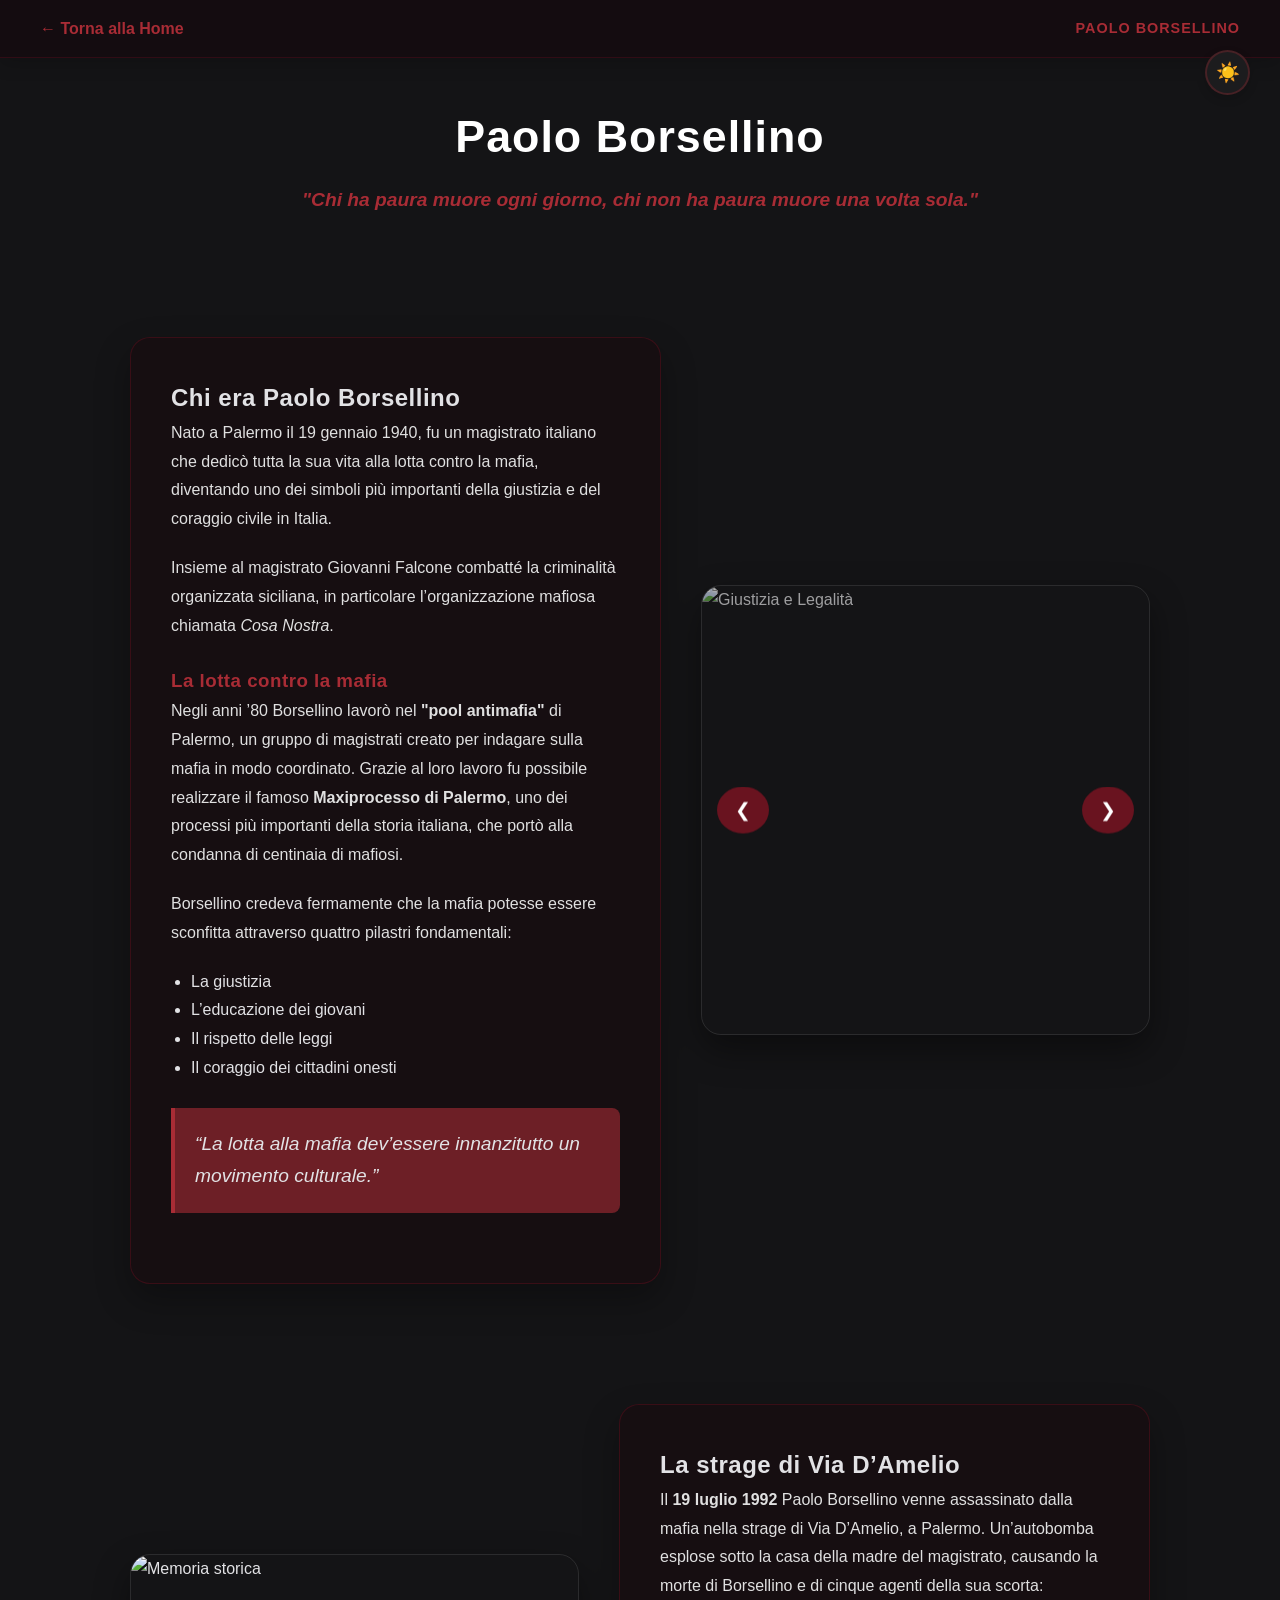
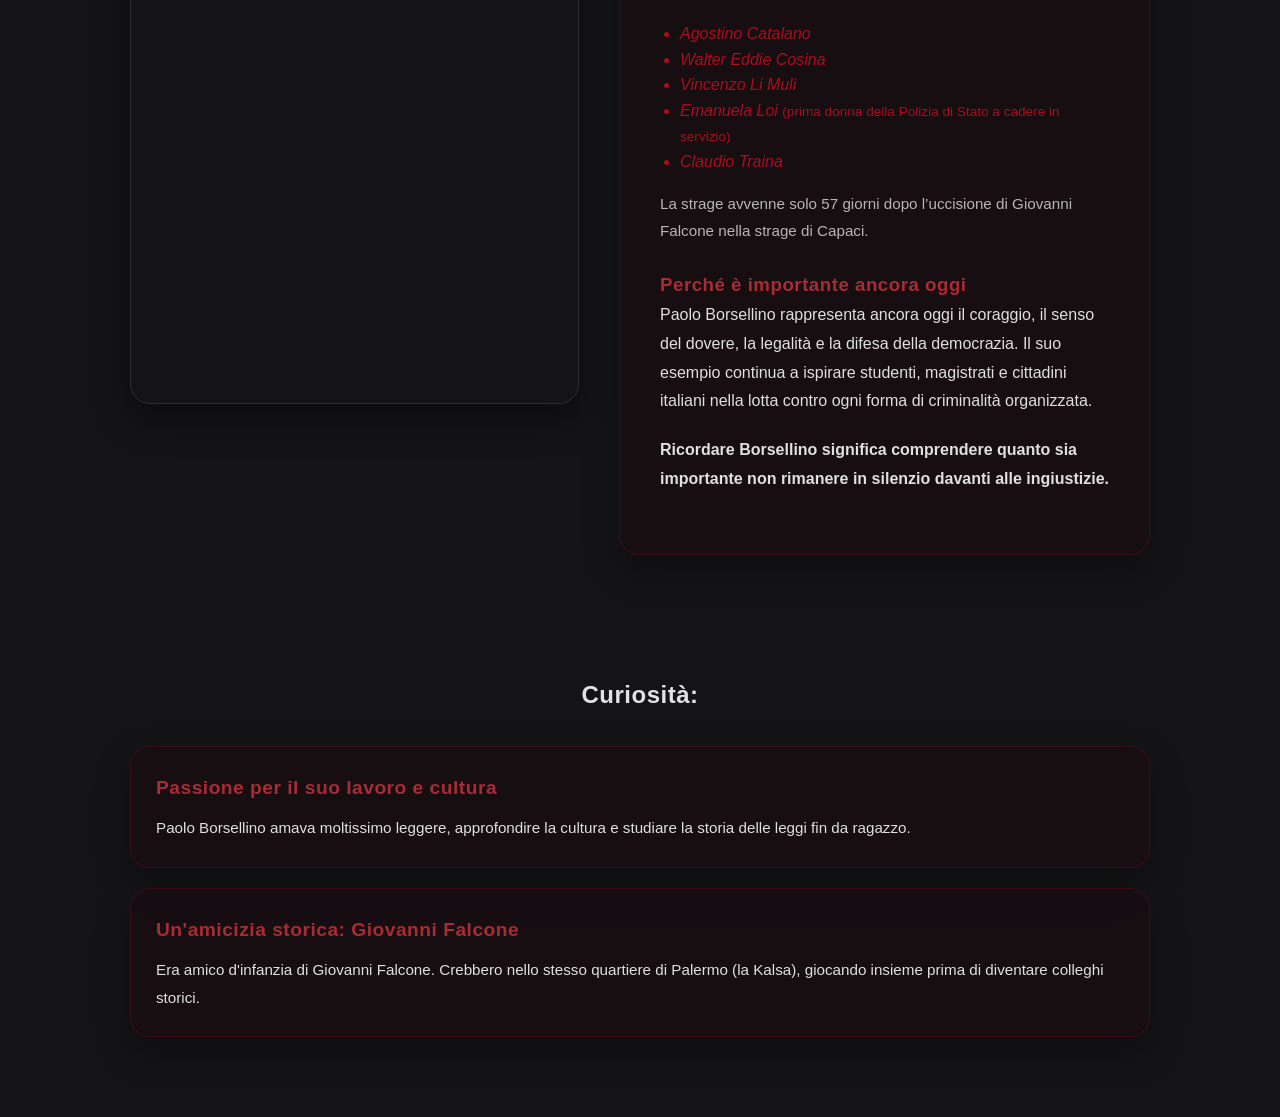
==== borsellino.html @ 02988fff "Add files via upload" ====
<!DOCTYPE html>
<html lang="it">
<head>
    <meta charset="UTF-8">
    <meta name="viewport" content="width=device-width, initial-scale=1.0">
    <title>Paolo Borsellino - Le Radici della Legalità</title>
    <link rel="stylesheet" href="style.css">
</head>
<body>
    <div class="page-transition-overlay"></div>
    
    <button id="theme-toggle" class="theme-toggle-btn">
        <span class="icon-sun">☀️</span>
        <span class="icon-moon">🌙</span>
    </button>
    
    <nav class="subpage-nav">
        <a href="index.html" class="back-btn">&larr; Torna alla Home</a>
        <span class="nav-page-title">Paolo Borsellino</span>
    </nav>

    <main class="container subpage-content">
        
        <header class="animate-on-scroll" style="margin-bottom: 60px; text-align: center;">
            <h1 style="font-size: 2.8rem; letter-spacing: 1px;">Paolo Borsellino</h1>
            <p class="subtitle" style="color: var(--accent-color); font-weight: bold; font-size: 1.2rem; margin-top: 10px;">
                "Chi ha paura muore ogni giorno, chi non ha paura muore una volta sola."
            </p>
        </header>

        <div class="split-container animate-on-scroll">
            <section class="text-column-glass">
                <h2>Chi era Paolo Borsellino</h2>
                <p>Nato a Palermo il 19 gennaio 1940, fu un magistrato italiano che dedicò tutta la sua vita alla lotta contro la mafia, diventando uno dei simboli più importanti della giustizia e del coraggio civile in Italia.</p>
                <p>Insieme al magistrato Giovanni Falcone combatté la criminalità organizzata siciliana, in particolare l’organizzazione mafiosa chiamata <em>Cosa Nostra</em>.</p>
                
                <h3 style="margin-top: 25px; color: var(--accent-color);">La lotta contro la mafia</h3>
                <p>Negli anni ’80 Borsellino lavorò nel <strong>"pool antimafia"</strong> di Palermo, un gruppo di magistrati creato per indagare sulla mafia in modo coordinato. Grazie al loro lavoro fu possibile realizzare il famoso <strong>Maxiprocesso di Palermo</strong>, uno dei processi più importanti della storia italiana, che portò alla condanna di centinaia di mafiosi.</p>
                
                <p>Borsellino credeva fermamente che la mafia potesse essere sconfitta attraverso quattro pilastri fondamentali:</p>
                <ul style="margin: 15px 0; padding-left: 20px; line-height: 1.8;">
                    <li>La giustizia</li>
                    <li>L’educazione dei giovani</li>
                    <li>Il rispetto delle leggi</li>
                    <li>Il coraggio dei cittadini onesti</li>
                </ul>

                <blockquote style="margin-top: 25px;">
                    “La lotta alla mafia dev’essere innanzitutto un movimento culturale.”
                </blockquote>
            </section>

            <section class="slider-column">
                <div class="image-slider">
                    <div class="slider-track">
                        <div class="slide"><img src="https://creasud.it/wp-content/uploads/2020/07/Paolo-Borsellino-6-1140x641.jpg" alt="Giustizia e Legalità"></div>
                        <div class="slide"><img src="https://www.raicultura.it/dl/img/2019/02/14/1550147961050_154652584148741421_buona.jpg" alt="Scrittura e Memoria"></div>
                        <div class="slide"><img src="https://media-assets.wired.it/photos/615f25b9aaa1359d3520f8b0/1:1/w_590,h_590,c_limit/1500463510_borsellino.jpg" alt="Aula di Tribunale"></div>
                    </div>
                    <button class="slider-btn prev-btn">&#10094;</button>
                    <button class="slider-btn next-btn">&#10095;</button>
                </div>
            </section>
        </div>

        <div class="split-container animate-on-scroll" style="margin-top: 80px;">
            <section class="slider-column">
                <div class="image-slider">
                    <img src="https://upload.wikimedia.org/wikipedia/it/c/cd/ViaD%27Amelio_strage.jpg" alt="Memoria storica" style="width:100%; height:100%; object-fit:cover;">
                </div>
            </section>

            <section class="text-column-glass">
                <h2>La strage di Via D’Amelio</h2>
                <p>Il <strong>19 luglio 1992</strong> Paolo Borsellino venne assassinato dalla mafia nella strage di Via D’Amelio, a Palermo. Un’autobomba esplose sotto la casa della madre del magistrato, causando la morte di Borsellino e di cinque agenti della sua scorta:</p>
                
                <ul style="margin: 15px 0; padding-left: 20px; line-height: 1.6; font-style: italic; color: #ab0d1f;">
                    <li>Agostino Catalano</li>
                    <li>Walter Eddie Cosina</li>
                    <li>Vincenzo Li Muli</li>
                    <li>Emanuela Loi <span style="font-size:0.85rem; font-style:normal;">(prima donna della Polizia di Stato a cadere in servizio)</span></li>
                    <li>Claudio Traina</li>
                </ul>
                <p style="font-size: 0.95rem; opacity: 0.8;">La strage avvenne solo 57 giorni dopo l’uccisione di Giovanni Falcone nella strage di Capaci.</p>
                
                <h3 style="margin-top: 25px; color: var(--accent-color);">Perché è importante ancora oggi</h3>
                <p>Paolo Borsellino rappresenta ancora oggi il coraggio, il senso del dovere, la legalità e la difesa della democrazia. Il suo esempio continua a ispirare studenti, magistrati e cittadini italiani nella lotta contro ogni forma di criminalità organizzata.</p>
                <p><strong>Ricordare Borsellino significa comprendere quanto sia importante non rimanere in silenzio davanti alle ingiustizie.</strong></p>
            </section>
        </div>

        <div class="animate-on-scroll" style="max-width: 1200px; margin: 80px auto 40px auto; padding: 0 20px;">
            <h2 style="text-align: center; margin-bottom: 30px;">Curiosità:</h2>
            
            <div style="display: grid; grid-template-columns: repeat(auto-fit, minmax(300px, 1xl)); gap: 20px;">
                <div class="text-column-glass" style="padding: 25px; flex: none;">
                    <h4 style="color: var(--accent-color); margin-bottom: 10px; font-size: 1.2rem;">Passione per il suo lavoro e cultura</h4>
                    <p style="margin: 0; font-size: 0.95rem;">Paolo Borsellino amava moltissimo leggere, approfondire la cultura e studiare la storia delle leggi fin da ragazzo.</p>
                </div>

                <div class="text-column-glass" style="padding: 25px; flex: none;">
                    <h4 style="color: var(--accent-color); margin-bottom: 10px; font-size: 1.2rem;">Un'amicizia storica: Giovanni Falcone</h4>
                    <p style="margin: 0; font-size: 0.95rem;">Era amico d'infanzia di Giovanni Falcone. Crebbero nello stesso quartiere di Palermo (la Kalsa), giocando insieme prima di diventare colleghi storici.</p>
                </div>

                
                </div>
            </div>
        </div>

    </main>

    <script src="script.js"></script>
</body>
</html>
---- style.css ----
* {
    margin: 0;
    padding: 0;
    box-sizing: border-box;
}

:root {
    --bg-principal: #141416;
    /* Onde geometriche ricalibrate per essere più visibili */
    --bg-pattern: url("data:image/svg+xml,%3Csvg xmlns='http://www.w3.org/2000/svg' width='1' height='1' viewBox='0 0 100 18'%3E%3Cpath fill='%23ffffff' fill-opacity='0.1' d='M61.82 18c3.47-1.45 6.86-3.78 11.3-7.34C78 6.76 80.34 5.1 83.87 3.42 88.56 1.16 93.75 0 100 0v6.16C98.76 6.05 97.43 6 96 6c-9.59 0-14.23 2.23-23.13 9.34-1.28 1.03-2.39 1.9-3.4 2.66h-7.65zm-23.64 0H22.52c-1-.76-2.1-1.63-3.4-2.66C10.23 8.23 5.59 6 0 6V0c6.25 0 11.44 1.16 16.13 3.42 3.53 1.68 5.87 3.35 10.75 7.24 4.45 3.56 7.84 5.9 11.31 7.34zM61.82 0h7.66a39.57 39.57 0 0 1-7.34 4.58C57.44 6.84 52.25 8 46 8S34.56 6.84 29.87 4.58A39.57 39.57 0 0 1 22.52 0h7.66c1.2.8 2.54 1.53 4.07 2.2C38.08 4.1 41.9 5 46 5c4.1 0 7.92-.9 11.75-2.8 1.53-.68 2.87-1.4 4.07-2.2z'/%3E%3C/svg%3E");
    --bg-card: #1c1c1e;
    --text-main: #e2e2e5;
    --text-title: #ffffff;
    --text-muted: #a1a1aa;
    --accent-color: #a82c35;
    --accent-glow: rgba(168, 44, 53, 0.6);
    --accent-glow-inset: rgba(168, 44, 53, 0.2);
    --border-card: rgba(168, 44, 53, 0.3);
}

[data-theme="light"] {
    --bg-principal: #f7f7f9;
    /* Onde geometriche ricalibrate per essere più visibili */
    --bg-pattern: url("data:image/svg+xml,%3Csvg xmlns='http://www.w3.org/2000/svg' width='1' height='1' viewBox='0 0 100 18'%3E%3Cpath fill='%23000000' fill-opacity='0.1' d='M61.82 18c3.47-1.45 6.86-3.78 11.3-7.34C78 6.76 80.34 5.1 83.87 3.42 88.56 1.16 93.75 0 100 0v6.16C98.76 6.05 97.43 6 96 6c-9.59 0-14.23 2.23-23.13 9.34-1.28 1.03-2.39 1.9-3.4 2.66h-7.65zm-23.64 0H22.52c-1-.76-2.1-1.63-3.4-2.66C10.23 8.23 5.59 6 0 6V0c6.25 0 11.44 1.16 16.13 3.42 3.53 1.68 5.87 3.35 10.75 7.24 4.45 3.56 7.84 5.9 11.31 7.34zM61.82 0h7.66a39.57 39.57 0 0 1-7.34 4.58C57.44 6.84 52.25 8 46 8S34.56 6.84 29.87 4.58A39.57 39.57 0 0 1 22.52 0h7.66c1.2.8 2.54 1.53 4.07 2.2C38.08 4.1 41.9 5 46 5c4.1 0 7.92-.9 11.75-2.8 1.53-.68 2.87-1.4 4.07-2.2z'/%3E%3C/svg%3E");
    --bg-card: #ffffff;
    --text-main: #2d2d30;
    --text-title: #1c1c1e;
    --text-muted: #666666;
    --accent-color: #8b1e2f;
    --accent-glow: rgba(139, 30, 47, 0.4);
    --accent-glow-inset: rgba(139, 30, 47, 0.1);
    --border-card: rgba(139, 30, 47, 0.15);
}

body {
    /* Montserrat per tutto il sito */
    font-family: 'Montserrat', -apple-system, sans-serif;
    background-color: var(--bg-principal);
    background-image: var(--bg-pattern);
    color: var(--text-main);
    line-height: 1.7;
    transition: background-color 0.5s ease, color 0.5s ease, background-image 0.5s ease;
}

/* Regola generale per i titoli con Montserrat */
h1, h2, h3, h4 {
    font-family: 'Montserrat', sans-serif;
    font-weight: 700;
    letter-spacing: 0.5px;
}

/* Tocco di classe per il titolo della Hero e i titoli delle schede */
.hero h1 {
    font-size: 3.2rem;
    font-weight: 800;
    text-transform: uppercase;
    letter-spacing: 2px;
}

.card h3 {
    font-size: 1.8rem;
    font-weight: 700;
    margin-bottom: 15px;
    color: var(--text-title);
    transition: color 0.5s ease;
}
.container {
    max-width: 1100px;
    margin: 0 auto;
    padding: 40px 20px;
}

.text-center { 
    text-align: center; 
    margin-bottom: 50px; 
    color: var(--text-title); 
    transition: color 0.5s ease;
}

.hero {
    background-image: linear-gradient(rgba(0, 0, 0, 0.65), rgba(0, 0, 0, 0.85)), url('interior.jpg');
    background-size: cover;
    background-position: center;
    background-repeat: no-repeat;
    color: white;
    padding: 120px 20px;
    text-align: center;
    border-bottom: 2px solid var(--accent-color);
    transition: border-color 0.5s ease;
}

.hero h1 { font-size: 3rem; margin-bottom: 15px; text-shadow: 0 2px 4px rgba(0,0,0,0.8); }
.hero p { font-size: 1.2rem; opacity: 0.9; text-shadow: 0 1px 3px rgba(0,0,0,0.8); }

.hero-logo {
    max-width: 180px;
    height: auto;
    margin-bottom: 20px;
    display: inline-block;
    filter: drop-shadow(0 2px 8px rgba(0, 0, 0, 0.5));
}

.topics-list {
    display: flex;
    flex-direction: column;
    gap: 40px;
    margin-top: 20px;
}

.card {
    background: var(--bg-card);
    padding: 40px;
    border-radius: 16px;
    color: inherit;
    text-decoration: none;
    border: 1px solid var(--border-card);
    display: flex;
    flex-direction: row;
    align-items: center;
    justify-content: space-between;
    gap: 40px;
    animation: glow-pulse 2s infinite alternate;
    transition: transform 0.3s ease, border-color 0.3s ease, background-color 0.5s ease, box-shadow 0.3s ease;
}

.card-content {
    flex: 1;
}

.card h3 { 
    font-size: 1.8rem; 
    color: var(--text-title); 
    margin-bottom: 15px; 
    transition: color 0.5s ease; 
}

.card p { 
    font-size: 1.1rem; 
    color: var(--text-muted); 
    margin-bottom: 25px; 
    transition: color 0.5s ease; 
}

.read-more { 
    color: var(--accent-color); 
    font-weight: 800; 
    font-size: 1rem; 
    text-transform: uppercase; 
    letter-spacing: 1px; 
    position: relative;
    display: inline-block;
    padding-bottom: 2px;
}

/* Crea la linea nascosta sotto il testo */
.read-more::after {
    content: '';
    position: absolute;
    width: 0;
    height: 2px;
    bottom: 0;
    left: 0;
    background-color: var(--accent-color);
    transition: width 0.4s ease; /* Animazione fluida */
}

/* Quando passi sulla card, la linea si allunga */
.card:hover .read-more::after {
    width: 100%;
}

.card-image {
    width: 390px;
    height: 285px;
    object-fit: cover;
    border-radius: 12px;
    flex-shrink: 0;
    box-shadow: 0 8px 25px rgba(0,0,0,0.25);
    /* Aggiunta la transizione per lo zoom */
    transition: transform 0.6s cubic-bezier(0.25, 0.46, 0.45, 0.94);
}

/* Quando passi sopra la CARD, l'immagine al suo interno zooma */
.card:hover .card-image {
    transform: scale(1.05);
}

.card:hover {
    border-color: var(--accent-color);
    box-shadow: 0 0 30px var(--accent-glow), inset 0 0 15px var(--accent-glow-inset) !important;
    animation: none;
    /* transform: translateY(-8px); Rimosso perché ora lo fa il 3D! */
}

@keyframes glow-pulse {
    0% {
        box-shadow: 0 0 5px rgba(168, 44, 53, 0.2), inset 0 0 2px rgba(168, 44, 53, 0.05);
    }
    100% {
        box-shadow: 0 0 15px rgba(168, 44, 53, 0.6), inset 0 0 5px rgba(168, 44, 53, 0.2);
    }
}

@keyframes heroTextReveal {
    0% {
        opacity: 0;
        transform: translateY(30px);
        filter: blur(10px);
    }
    100% {
        opacity: 1;
        transform: translateY(0);
        filter: blur(0);
    }
}

.hero-title-animate {
    /* Il browser userà questa animazione per sovrascrivere lo stile in linea dell'HTML */
    animation: heroTextReveal 1.2s cubic-bezier(0.22, 1, 0.36, 1) forwards;
    animation-delay: 0.6s;
}

.hero-p-animate {
    animation: heroTextReveal 1.2s cubic-bezier(0.22, 1, 0.36, 1) forwards;
    animation-delay: 0.9s; /* Appare poco dopo */
}

/* Classe per il Titolo Principale (Veloce) */
.hero-title-animate {
    opacity: 0; /* Parte invisibile */
    animation: heroTextReveal 1.2s cubic-bezier(0.22, 1, 0.36, 1) forwards;
    animation-delay: 0.6s; /* Aspetta che finisca la transizione di pagina */
}

/* Classe per il Sottotitolo (Leggermente ritardato per effetto stagger) */
.hero-p-animate {
    opacity: 0; /* Parte invisibile */
    animation: heroTextReveal 1.2s cubic-bezier(0.22, 1, 0.36, 1) forwards;
    animation-delay: 0.9s; /* Appare poco dopo il titolo */
}

.subpage-nav {
    position: sticky;
    top: 0;
    left: 0;
    width: 100%;
    
    /* Spazio interno alla barra */
    padding: 15px 40px; 
    
    /* Allinea gli elementi (Home a sinistra, eventuale titolo a destra) */
    display: flex;
    justify-content: space-between;
    align-items: center;
    
    /* Effetto Vetro SFOCATO (Default Scuro) */
    background: rgba(20, 10, 15, 0.75); 
    backdrop-filter: blur(12px);
    -webkit-backdrop-filter: blur(12px);
    
    /* Bordino inferiore sottile bordeaux e ombra */
    border-bottom: 1px solid rgba(141, 19, 36, 0.25);
    box-shadow: 0 4px 20px rgba(0, 0, 0, 0.2);
    
    /* FONDAMENTALE: Fa rimanere la barra SOPRA a tutto il resto (anche alle card 3D) */
    z-index: 9999; 
    transition: background 0.3s ease;
}

/* Gestione della barra fissa per il TEMA CHIARO */
[data-theme="light"] .subpage-nav {
    background: rgba(255, 255, 255, 0.8);
    border-bottom: 1px solid rgba(0, 0, 0, 0.1);
    box-shadow: 0 4px 20px rgba(0, 0, 0, 0.05);
}

/* Stile per un eventuale titolo dentro la barra */
.nav-page-title {
    font-family: 'Montserrat', sans-serif;
    font-weight: 700;
    font-size: 0.9rem;
    letter-spacing: 1px;
    color: var(--accent-color);
    text-transform: uppercase;
}

.back-btn { text-decoration: none; color: var(--accent-color); font-weight: 600; transition: color 0.3s; }
.back-btn:hover { color: var(--text-title); }

.subpage-content article { 
    max-width: 800px; 
    margin: 40px auto; 
    background: var(--bg-card); 
    padding: 40px; 
    border-radius: 12px; 
    border: 1px solid var(--border-card);
    box-shadow: 0 10px 30px rgba(0,0,0,0.08); 
    transition: background-color 0.5s ease, border-color 0.5s ease;
}

.subpage-content h1 { color: var(--text-title); font-size: 2.5rem; margin-bottom: 10px; transition: color 0.5s ease; }
.subtitle { font-size: 1.1rem; font-style: italic; color: var(--text-muted); margin-bottom: 20px; transition: color 0.5s ease; }
blockquote { border-left: 4px solid var(--accent-color); padding-left: 20px; font-style: italic; margin: 30px 0; color: var(--text-main); font-size: 1.2rem; background: var(--accent-glow); padding: 20px; border-radius: 0 8px 8px 0; transition: border-color 0.5s ease, background-color 0.5s ease, color 0.5s ease; }
hr { border: 0; height: 1px; background: var(--border-card); margin: 20px 0; transition: background-color 0.5s ease; }

.animate-on-scroll {
    opacity: 0;
    transform: translateY(40px);
    filter: blur(10px); /* Parte sfocato */
    transition: opacity 0.8s ease-out, transform 0.8s ease-out, filter 0.8s ease-out;
}

.animate-on-scroll.is-visible {
    opacity: 1;
    transform: translateY(0);
    filter: blur(0); /* Diventa nitido */
}
.theme-toggle-btn {
    position: fixed;
    top: 50px;        /* Sostituito da 20px a 15px per allinearlo verticalmente alla barra */
    right: 30px;      /* Sostituito da 20px a 30px per non farlo appiccicare troppo al bordo schermo */
    z-index: 10000;   /* FONDAMENTALE: Più alto di 9999, così rimane SOPRA alla barra fissa */
    background: var(--bg-card);
    border: 2px solid var(--border-card);
    color: var(--text-main);
    padding: 10px;
    border-radius: 50%;
    cursor: pointer;
    width: 45px;
    height: 45px;
    display: flex;
    align-items: center;
    justify-content: center;
    font-size: 1.2rem;
    box-shadow: 0 4px 10px rgba(0,0,0,0.15);
    transition: transform 0.3s ease, background-color 0.5s ease, border-color 0.5s ease;
}


.theme-toggle-btn:hover {
    transform: scale(1.1);
}

/* STATO DI DEFAULT (Sito Scuro): Mostra il sole per diventare giorno */
.icon-sun { display: block !important; }
.icon-moon { display: none !important; }

/* STATO IN MODALITÀ CHIARA: Nasconde il sole e mostra la luna per tornare notte */
[data-theme="light"] .icon-sun { display: none !important; }
[data-theme="light"] .icon-moon { display: block !important; }

@media (max-width: 768px) {
    .card {
        flex-direction: column-reverse;
        padding: 24px;
        gap: 24px;
    }
    .card-image {
        width: 100%;
        height: auto;
        aspect-ratio: 390 / 285;
    }
}
/* Copertura per la transizione di pagina */
.page-transition-overlay {
    position: fixed;
    top: 0;
    left: 0;
    width: 100vw;
    height: 100vh;
    background-color: var(--bg-principal);
    z-index: 9999;
    pointer-events: none; /* Non blocca i clic quando è invisibile */
    opacity: 1; /* Parte coprendo la pagina all'avvio */
    transition: opacity 0.5s ease-in-out;
}

/* Classe che si attiva quando usciamo dalla pagina */
.page-transition-overlay.is-exiting {
    opacity: 1;
    pointer-events: all;
}

/* Animazione di ingresso per il corpo della nuova pagina */
body {
    animation: fadeInPage 0.6s ease-in-out forwards;
}

@keyframes fadeInPage {
    from {
        opacity: 0;
    }
    to {
        opacity: 1;
    }
}

/* ==========================================================================
   LAYOUT SPLIT & EFFETTO GLASS (Per le pagine interne)
   ========================================================================== */

/* Contenitore a due colonne */
.split-container {
    display: flex;
    gap: 40px;
    max-width: 1200px;
    margin: 40px auto;
    padding: 0 20px;
    align-items: stretch;
}

/* Colonna Testo: Effetto Trasparenza Glassmorphism (Default Scuro) */
.text-column-glass {
    flex: 1;
    background: rgba(25, 10, 15, 0.55); /* Sfondo scuro trasparente */
    backdrop-filter: blur(16px);        /* Sfocatura stile iOS */
    -webkit-backdrop-filter: blur(16px);
    border: 1px solid rgba(141, 19, 36, 0.3); /* Bordino bordeaux */
    border-radius: 20px;
    padding: 40px;
    box-shadow: 0 15px 35px rgba(0, 0, 0, 0.3);
}

.text-column-glass p {
    color: #e0e0e0;
    line-height: 1.8;
    margin-bottom: 20px;
}

/* Adattamento Effetto Vetro per il TEMA CHIARO */
[data-theme="light"] .text-column-glass {
    background: rgba(255, 255, 255, 0.65); /* Vetro bianco trasparente */
    border: 1px solid rgba(141, 19, 36, 0.15);
    box-shadow: 0 15px 35px rgba(0, 0, 0, 0.05);
}

[data-theme="light"] .text-column-glass p {
    color: #2d2d2d; /* Testo scuro per leggere al sole */
}

/* ==========================================================================
   SLIDER IMMAGINI (CAROSELLO)
   ========================================================================== */
.slider-column {
    flex: 1;
    display: flex;
    align-items: center;
}

.image-slider {
    position: relative;
    width: 100%;
    height: 450px;
    overflow: hidden;
    border-radius: 20px;
    box-shadow: 0 15px 35px rgba(0, 0, 0, 0.4);
    border: 1px solid rgba(255, 255, 255, 0.1);
}

.slider-track {
    display: flex;
    width: 300%; /* Spazio per 3 immagini */
    height: 100%;
    transition: transform 0.6s cubic-bezier(0.25, 1, 0.5, 1);
}

.slide {
    width: 33.333%;
    height: 100%;
}

.slide img {
    width: 100%;
    height: 100%;
    object-fit: cover;
}

/* Frecce del Carosello */
.slider-btn {
    position: absolute;
    top: 50%;
    transform: translateY(-50%);
    background: rgba(141, 19, 36, 0.7);
    backdrop-filter: blur(5px);
    border: none;
    color: white;
    font-size: 1.2rem;
    padding: 12px 18px;
    cursor: pointer;
    border-radius: 50%;
    transition: all 0.3s ease;
    z-index: 10;
}

.slider-btn:hover {
    background: #8d1324;
    transform: translateY(-50%) scale(1.1);
}

.prev-btn { left: 15px; }
.next-btn { right: 15px; }

/* Responsive: sui telefoni va tutto a una colonna */
@media (max-width: 900px) {
    .split-container {
        flex-direction: column;
    }
    .image-slider {
        height: 300px;
    }
}

/* Effetto Cinema: da leggermente scura/desaturata a vivida e attiva */
.subpage-content section div div img {
    filter: brightness(0.7) grayscale(0.2);
    transition: filter 0.4s ease, transform 0.6s cubic-bezier(0.25, 1, 0.5, 1);
}

.subpage-content section div div:hover img {
    filter: brightness(1) grayscale(0); /* Torna perfettamente colorata e luminosa */
    transform: scale(1.05) rotate(1deg); /* Si inclina di 1 grado per dare dinamismo */
}

/* ==========================================================================
   SBLOCCO DEI NUOVI LAYOUT PER LE PAGINE INTERNE
   ========================================================================== */

/* 1. PAGINA PIRTOLI (Mosaico in alto, testo sotto) */
.subpage-content {
    display: flex;
    flex-direction: column;
}

/* Forziamo il contenitore a tutta larghezza per il testo sotto il mosaico */
.subpage-content > section {
    width: 100%;
    clear: both;
}

/* Animazione Hover per il Mosaico di Pirtoli */
.subpage-content section div div img {
    transition: transform 0.5s cubic-bezier(0.25, 1, 0.5, 1);
}
.subpage-content section div div:hover img {
    transform: scale(1.05);
}
.subpage-content section div div {
    transition: transform 0.4s ease, box-shadow 0.4s ease, border-color 0.4s ease;
}
.subpage-content section div div:hover {
    transform: translateY(-5px);
    box-shadow: 0 15px 30px rgba(141, 19, 36, 0.35);
    border-color: rgba(141, 19, 36, 0.6) !important;
}


/* 2. PAGINA ECOMAFIA (Griglia a 3 Card) */
/* Riannulliamo il flex della colonna vetro standard solo dove serve una griglia */
@media (min-width: 901px) {
    .eco-card.text-column-glass {
        flex: none !important; /* Impedisce che si allarghi come la colonna di Borsellino */
        width: 100%;
    }
}


/* 3. PAGINA PORTO SELVAGGIO (Layout Giornalistico a 2 colonne di testo) */
.text-column-glass div h2, 
.text-column-glass div h3 {
    margin-top: 0;
}


/* 4. PAGINA BENI CULTURALI (Asimmetrico Editoriale) */
/* Regola per evitare che la sezione foto collassi o si comporti come lo slider standard */
.art-img-box img {
    width: 100%;
    height: 100%;
    object-fit: cover;
    transition: transform 0.5s ease;
}
.art-img-box:hover img {
    transform: scale(1.03);
}


/* ==========================================================================
   RESPONSIVE GENERALE (Sui telefoni va tutto in colonna singola)
   ========================================================================== */
@media (max-width: 900px) {
    .subpage-content style, 
    .text-column-glass[style*="display: grid"], 
    div[style*="display: grid"] {
        grid-template-columns: 1fr !important; /* Forza la colonna singola sui telefoni */
    }
    
    .split-container {
        flex-direction: column !important;
    }
    
    .art-img-box {
        width: 100% !important;
        height: 250px !important;
    }
}

/* ==========================================================================
   MENU DI NAVIGAZIONE INTERNO (Saltare da una pagina all'altra)
   ========================================================================== */

/* Allineamento degli elementi nella barra */
.nav-left {
    display: flex;
    align-items: center;
}

.nav-links {
    display: flex;
    list-style: none;
    gap: 20px; /* Spazio tra un link e l'altro */
    margin: 0;
    padding: 0;
}

.nav-links a {
    color: var(--text-main);
    text-decoration: none;
    font-family: 'Montserrat', sans-serif;
    font-size: 0.9rem;
    font-weight: 500;
    padding: 6px 12px;
    border-radius: 8px;
    transition: all 0.3s ease;
    opacity: 0.75;
}

/* Effetto quando si passa il mouse sopra i link delle pagine */
.nav-links a:hover {
    opacity: 1;
    background: rgba(141, 19, 36, 0.2); /* Sfondo bordeaux chiarissimo sfocato */
    color: #ff4d6d; /* Cambia colore accendendosi */
}

/* Evidenziatore per la pagina in cui ti trovi (Opzionale: aggiungi class="active" nell'HTML) */
.nav-links a.active {
    opacity: 1;
    background: var(--accent-color);
    color: white;
    font-weight: 700;
}

/* Responsive: sui telefoni i link si rimpiccioliscono o vanno a capo per non rompere la barra */
@media (max-width: 768px) {
    .subpage-nav {
        flex-direction: column;
        gap: 10px;
        padding: 15px 10px;
    }
    .nav-links {
        gap: 10px;
        flex-wrap: wrap;
        justify-content: center;
    }
    .nav-links a {
        font-size: 0.8rem;
        padding: 4px 8px;
    }
}
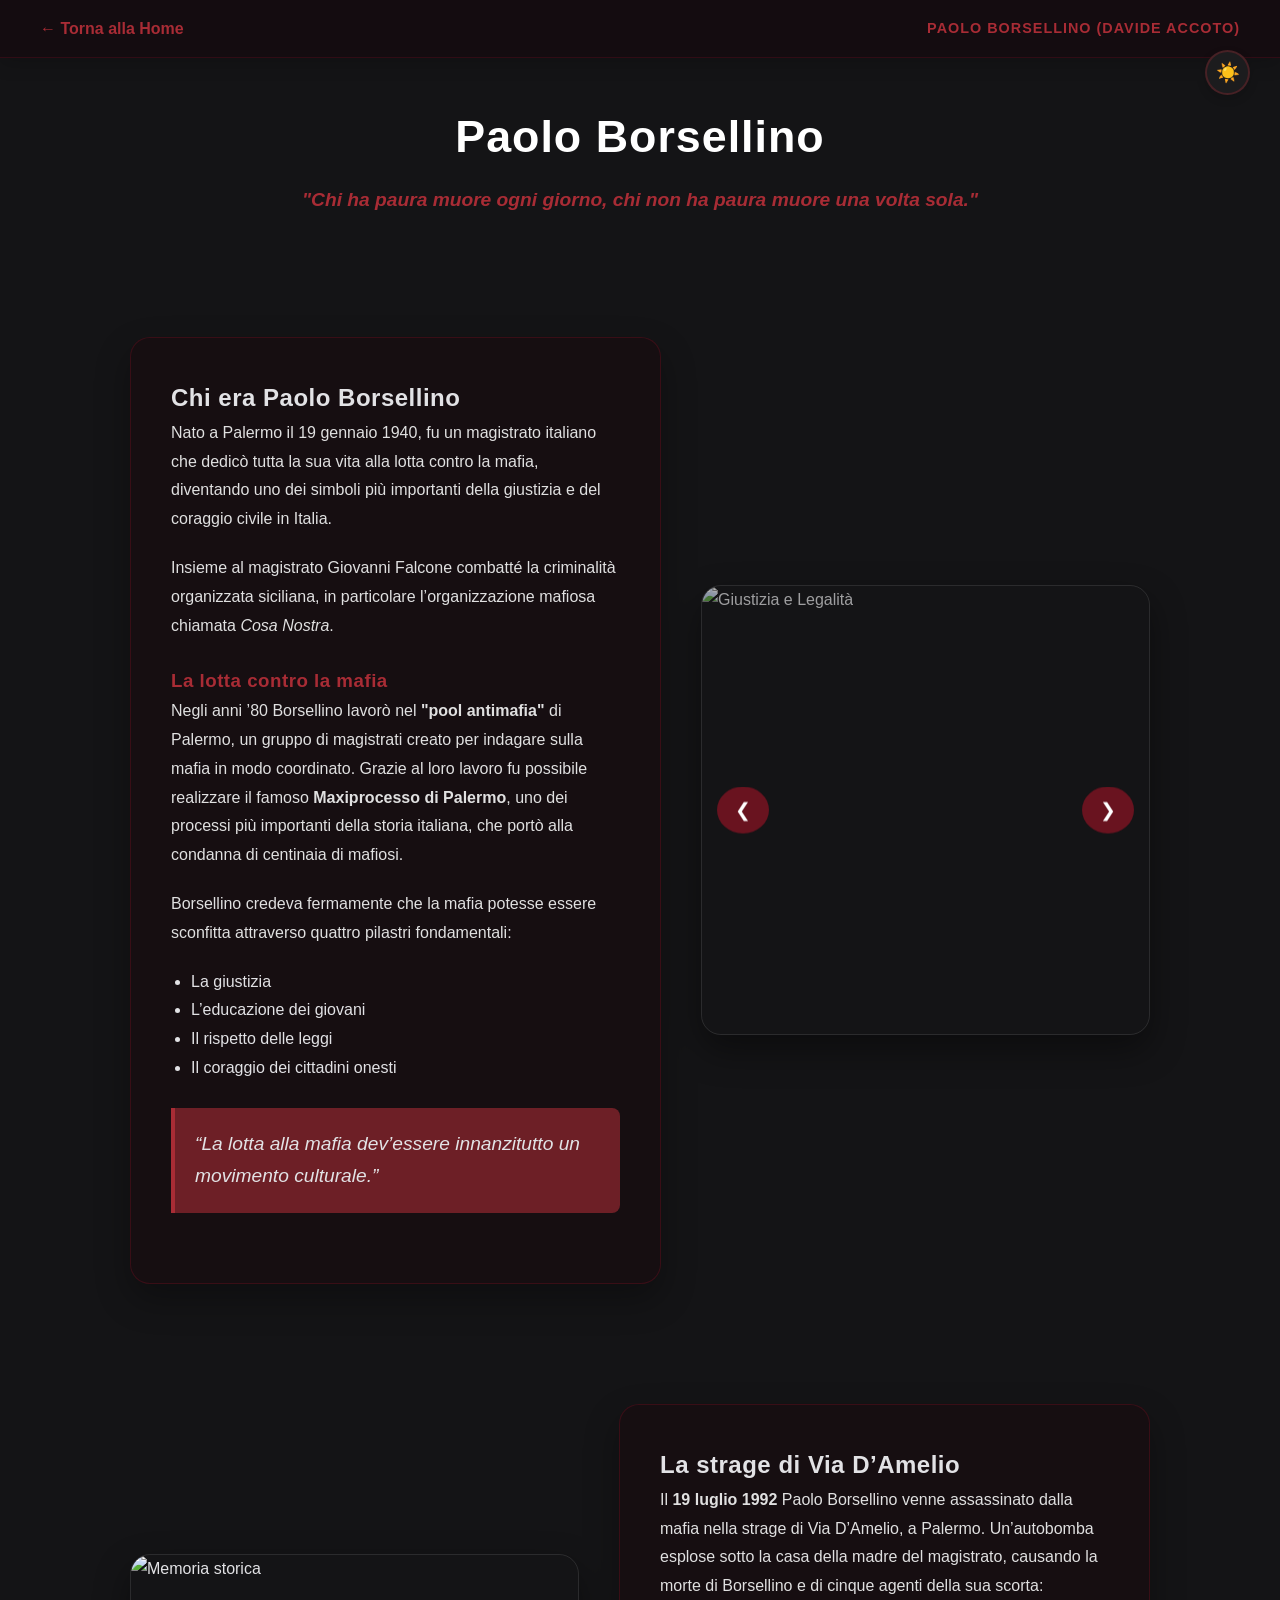
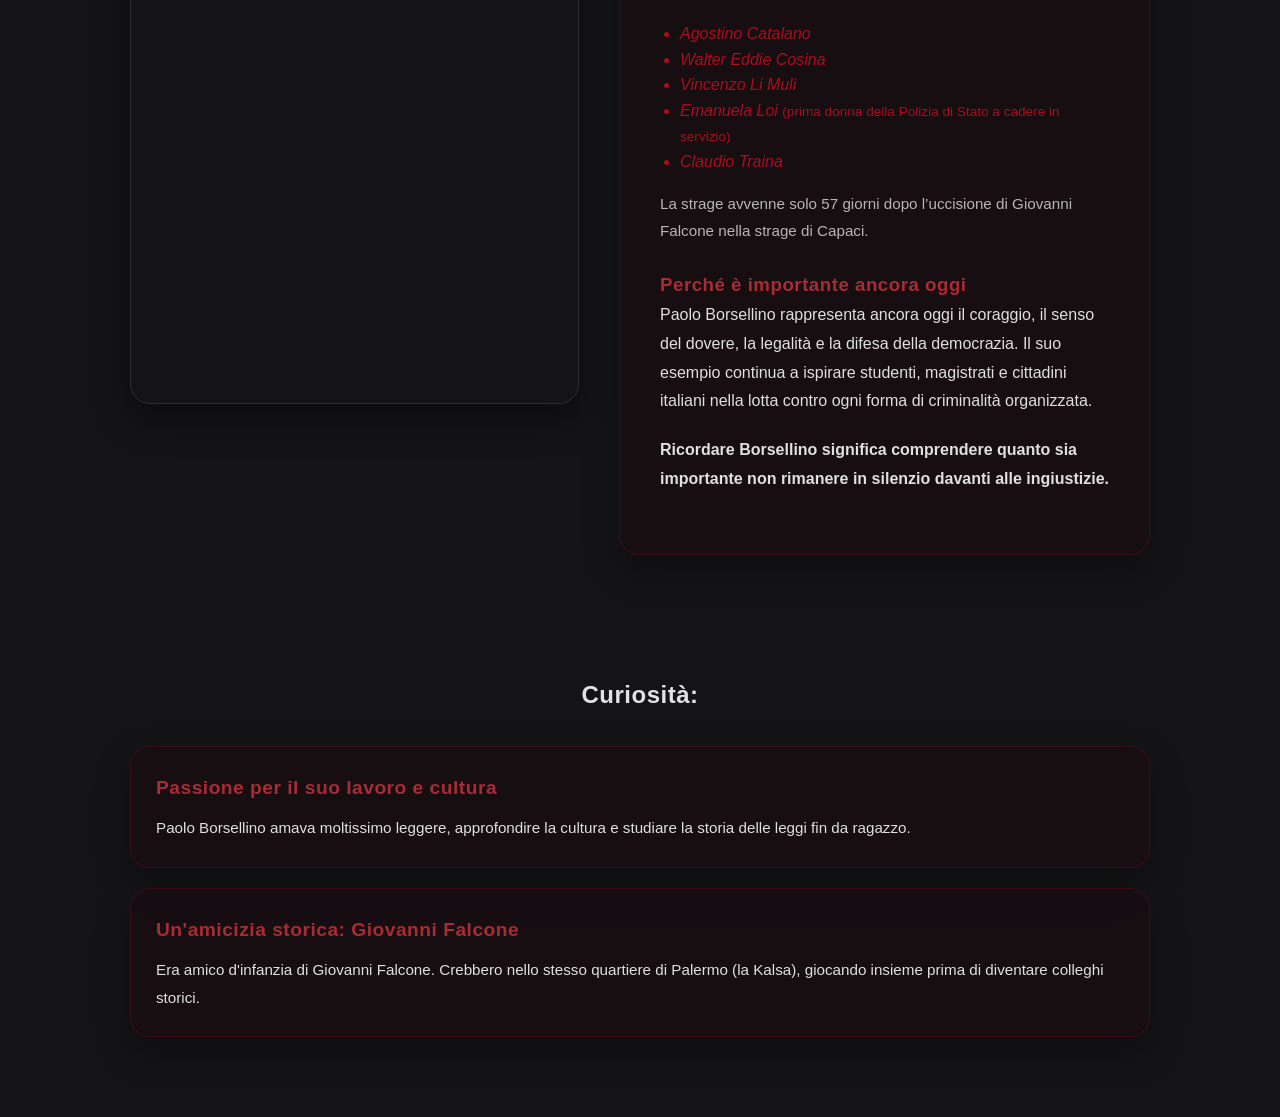
==== commit 49c6d491: "Fix HTML encoding issues in borsellino.html" ====
--- a/borsellino.html
+++ b/borsellino.html
@@ -3,7 +3,7 @@
 <head>
     <meta charset="UTF-8">
     <meta name="viewport" content="width=device-width, initial-scale=1.0">
-    <title>Paolo Borsellino - Le Radici della Legalità</title>
+    <title>Paolo Borsellino - Le Radici della Legalità (Davide Accoto)</title>
     <link rel="stylesheet" href="style.css">
 </head>
 <body>
@@ -16,7 +16,7 @@
     
     <nav class="subpage-nav">
         <a href="index.html" class="back-btn">&larr; Torna alla Home</a>
-        <span class="nav-page-title">Paolo Borsellino</span>
+        <span class="nav-page-title">Paolo Borsellino (Davide Accoto)</span>
     </nav>
 
     <main class="container subpage-content">
@@ -112,4 +112,4 @@
 
     <script src="script.js"></script>
 </body>
-</html>+</html>
